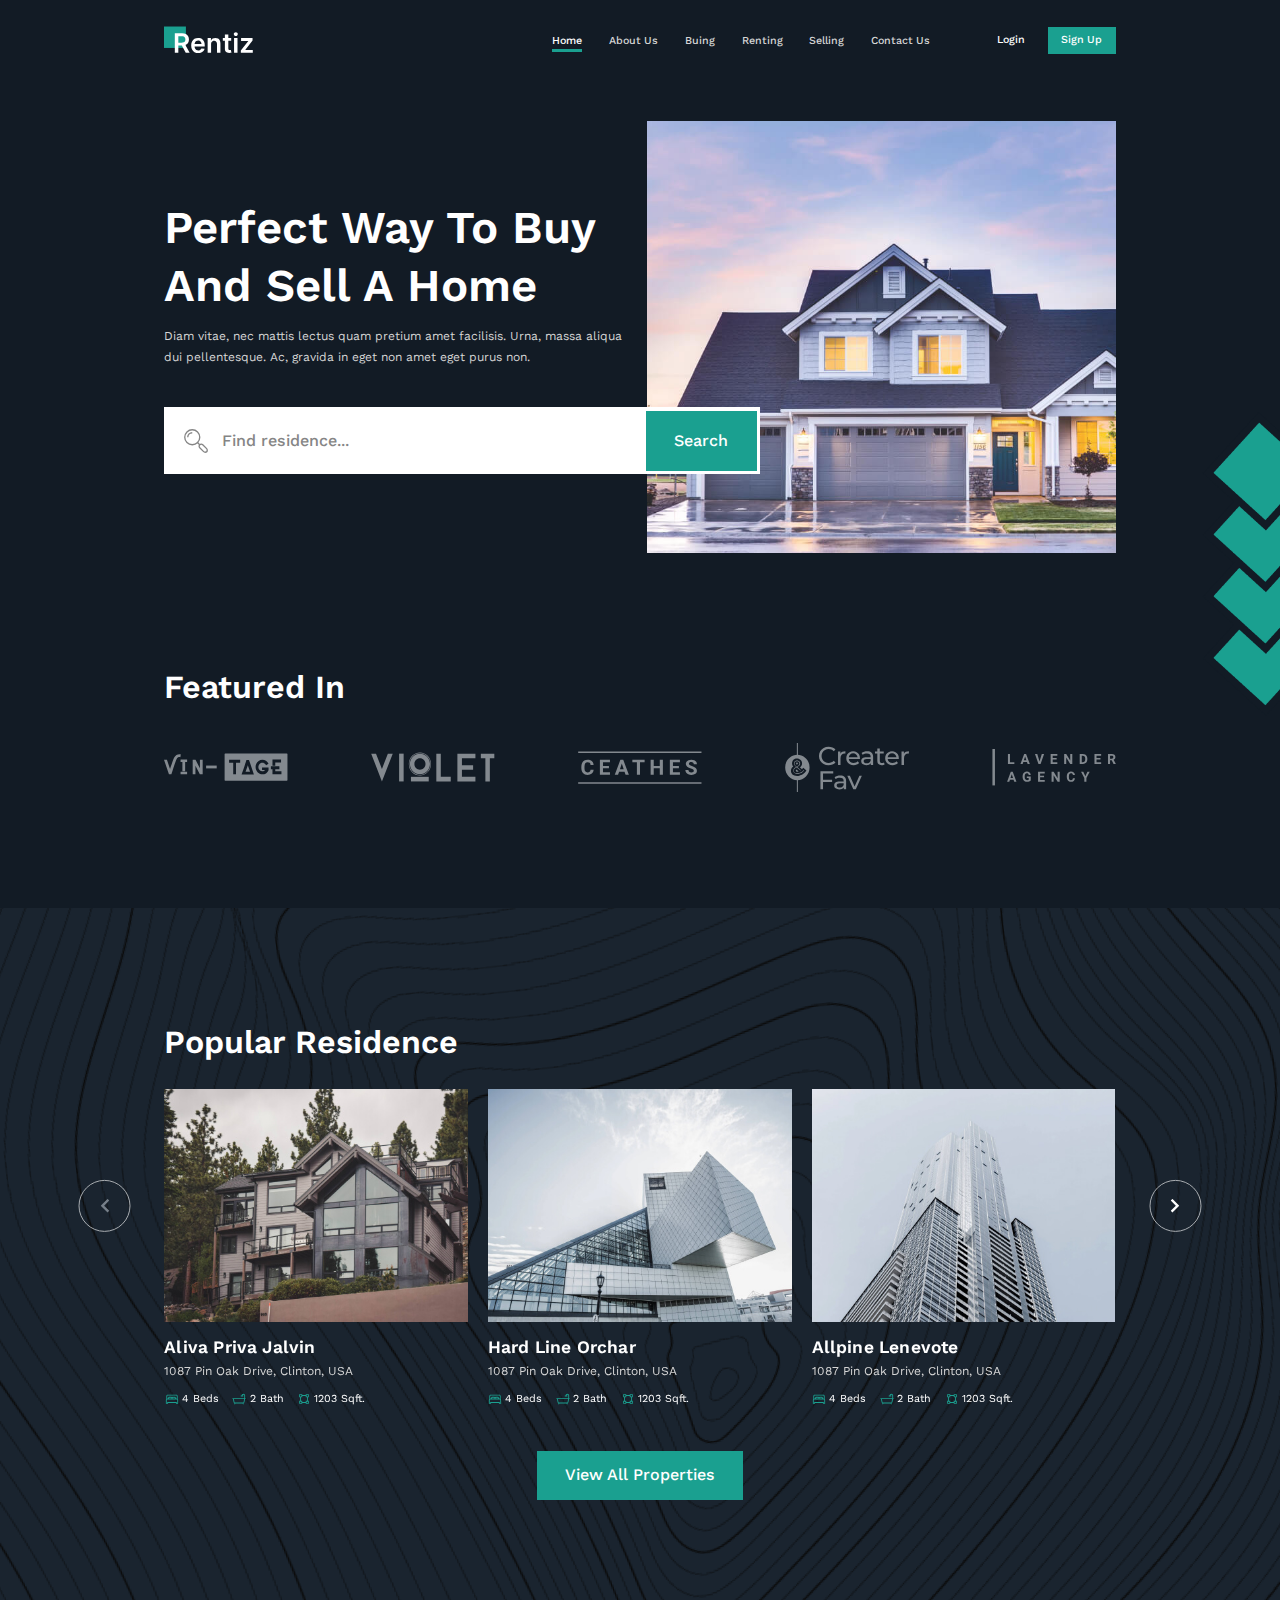
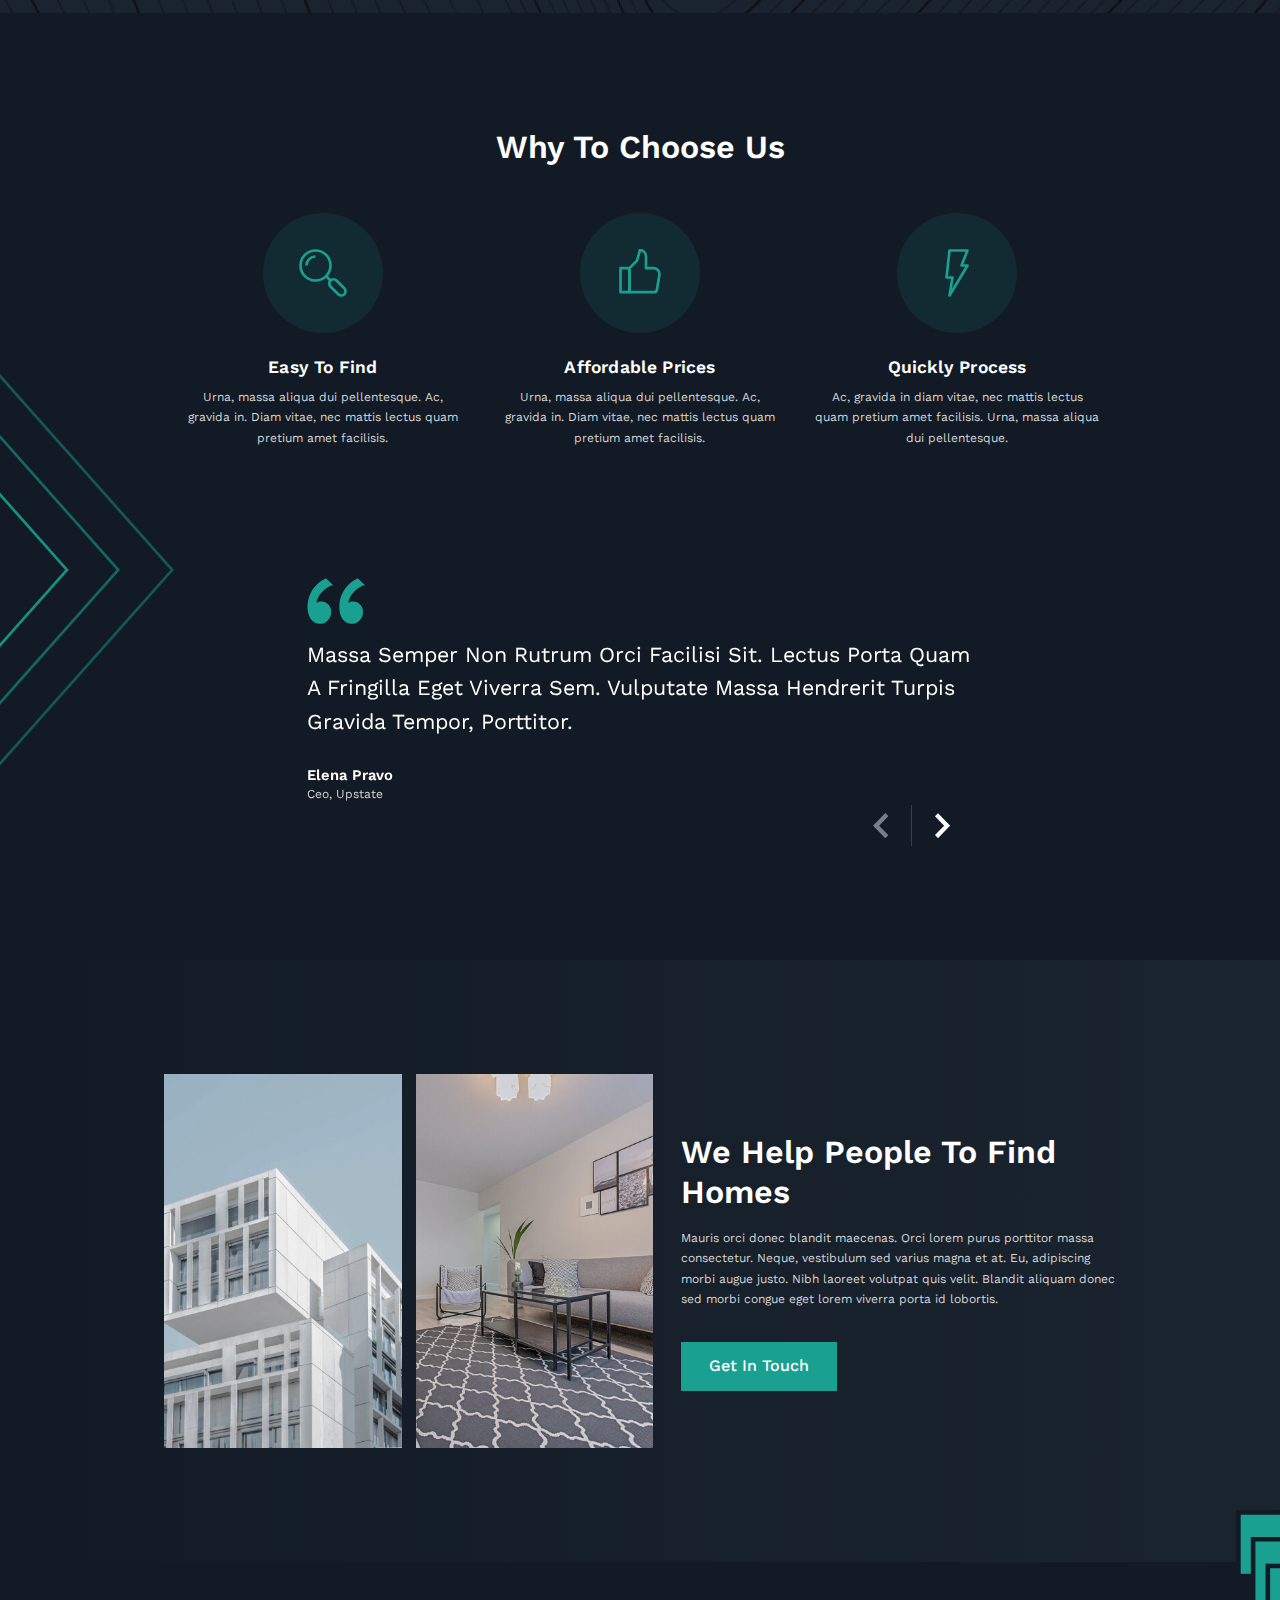
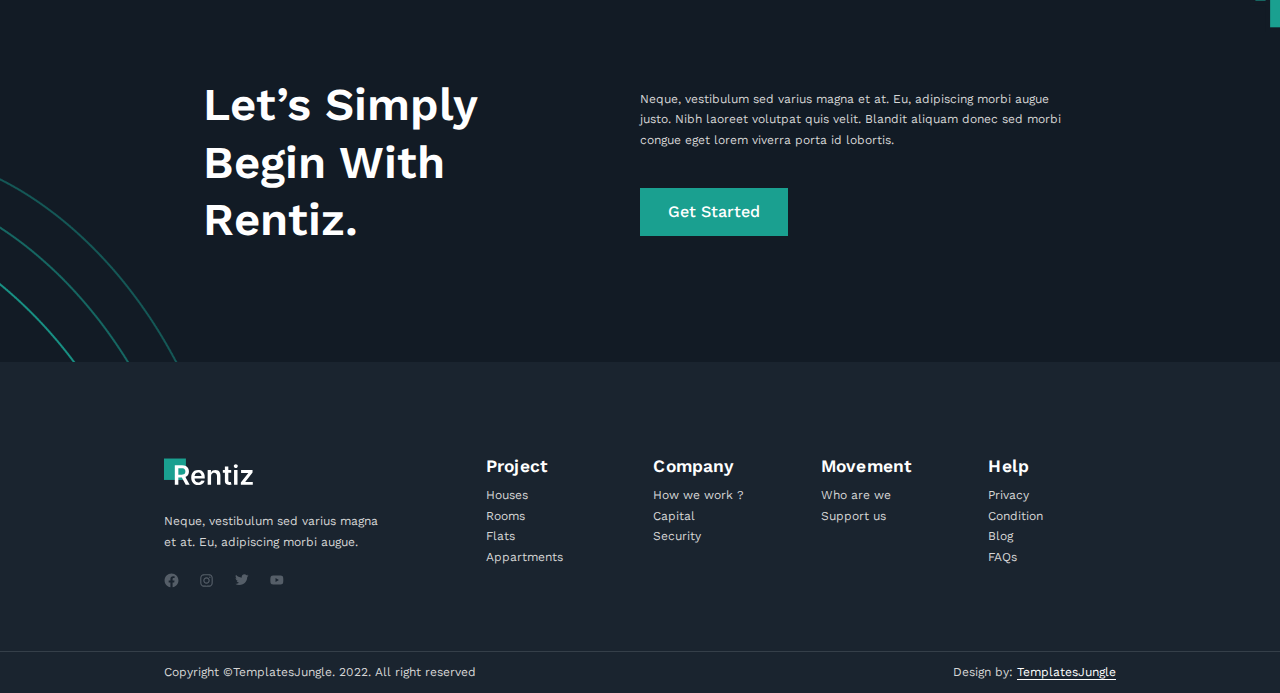
==== index.html @ c4ecdb56 "Добавляет файлы проекта" ====
<!DOCTYPE html>
<html lang="en">
<head>
  <meta charset="UTF-8">
  <meta http-equiv="X-UA-Compatible" content="IE=edge">
  <meta name="viewport" content="width=device-width, initial-scale=1.0">
  <title>Rentiz</title>

  <link rel="preconnect" href="https://fonts.googleapis.com">
  <link rel="preconnect" href="https://fonts.gstatic.com" crossorigin>
  <link href="https://fonts.googleapis.com/css2?family=Work+Sans:ital,wght@0,100;0,200;0,300;0,400;0,500;0,600;0,700;0,800;0,900;1,100;1,200;1,300;1,400;1,500;1,600;1,700;1,800;1,900&display=swap" rel="stylesheet">
  <link
  rel="stylesheet"
  href="https://cdn.jsdelivr.net/npm/swiper@9/swiper-bundle.min.css"
  />
  <link rel="stylesheet" href="./css/style.css">
  


</head>
<body>
  <div class="page">
    <header class="page__header header">
      <nav class="header__wrapper container">
        <img class="header__logo logo" src="./img/logo_vector.svg" alt="Logo">

        <ul class="header__menu site-menu">
          <li class="site-menu__item">
            <a class="site-menu__link site-menu__link--active" href="#">Home</a>
          </li>
          <li class="site-menu__item">
            <a class="site-menu__link" href="#">About Us</a>
          </li>
          <li class="site-menu__item">
            <a class="site-menu__link" href="#">Buing</a>
          </li>
          <li class="site-menu__item">
            <a class="site-menu__link" href="#">Renting</a> 
          </li>
          <li class="site-menu__item">
            <a class="site-menu__link" href="#">Selling</a>
          </li>
          <li class="site-menu__item">
            <a class="site-menu__link" href="#">Contact Us</a>
          </li>
        </ul>

        <ul class="header__user-menu user-menu">
          <li>
            <button class="button button--ghost button--small">login</button>
          </li>
          <li>
            <button class="button button--small">Sign Up</button>
          </li>
        </ul>
        <button type="button" class="burger">
          <span></span>
          <span></span>
          <span></span>
          menu
        </button>
      </nav>
    </header>

    <main class="page__content">
      <section class="section section-promo">
        <div class="container">
          <div class="section-promo__wrapper">
            <div class="section-promo__content">
              <h1 class="section-promo__title title title--large">Perfect way to buy and sell a home</h1>
              <p class="section-promo__text text-base">Diam vitae, nec mattis lectus quam pretium amet facilisis. Urna, massa aliqua dui pellentesque. Ac, gravida in eget non amet eget purus non.</p>
              <form class="section-promo__form inline-form">
                <i class="inline-form__icon icon icon--medium icon--search"></i>
                <input class="inline-form__input" type="text" placeholder="Find residence...">
                <button class="section-prom__form-button inline-form__button button button--large" type="submit">Search</button>
              </form>
            </div>
            <div class="section-promo__picture">
              <img class="section-promo__picture-img" src="./img/photo_section_promo.jpg" alt="Home">
            </div>
          </div>
        </div>
      </section> <!--.section-promo-->

      <section class="section section-partners">
        <div class="container">
          <h2 class="section-partners__title title title--medium">Featured In</h2>
          <ul class="section-partners__list partner-logos">
            <li class="partners-logo__item">
              <img class="partners-logo__img" src="./img/partners_logo_vintage.svg" alt="Vin-tage">
            </li>
            <li class="partners-logo__item">
              <img class="partners-logo__img" src="./img/partners_logo_violet.svg" alt="Violet">
            </li>
            <li class="partners-logo__item">
              <img class="partners-logo__img" src="./img/partners_logo_ceathes.svg" alt="Ceathes">
            </li>
            <li class="partners-logo__item">
              <img class="partners-logo__img" src="./img/partners_logo_creater.svg" alt="Creater Fav">
            </li>
            <li class="partners-logo__item">
              <img class="partners-logo__img" src="./img/partners_logo_lavender.svg" alt="Lavender Agency">
            </li>
          </ul>
        </div>
      </section> <!--.section-partners-->

      <section class="section section-popular">
        <div class="container">
          <h2 class="section-popular__title title title--medium">Popular Residence</h2>

          <div class="section-popular-slider">
            <div class="swiper popular-slider">
              <div class="swiper-wrapper">
                <div class="swiper-slide popular-slider__slide">
                  <article class="residence-card">
                    <img 
                      class="residence-card__photo" 
                      src="./img/residence_1.jpg" 
                      srcset="./img/residence_1.jpg 1x, ./img/residence_1@2x.jpg 2x" 
                      alt="Photo of the house"
                    >
                    <p class="title title--small residence-card__title">Aliva Priva Jalvin</p>
                    <p class="text-base residence-card__address">1087 Pin Oak Drive, Clinton, USA</p>
                    <ul class="option-list residence-card__options">
                      <li class="option-list__item">
                        <div class="option">
                          <i class="icon icon--bed icon--accent option__icon"></i>
                          <span class="option__text">4 beds</span>
                        </div>
                      </li>
                      <li class="option-list__item">
                        <div class="option">
                          <i class="icon icon--bath icon--accent option__icon"></i>
                          <span class="option__text">2 bath</span>
                        </div>
                      </li>
                      <li class="option-list__item">
                        <div class="option">
                          <i class="icon icon--square icon--accent option__icon"></i>
                          <span class="option__text">1203 Sqft.</span>
                        </div>
                      </li>
                    </ul>
                  </article>
                </div>

                <div class="swiper-slide popular-slider__slide">
                  <article class="residence-card">
                    <img 
                      class="residence-card__photo" 
                      src="./img/residence_2.jpg" 
                      srcset="./img/residence_2.jpg 1x, ./img/residence_2@2x.jpg 2x" 
                      alt="Photo of the house"
                    >
                    <p class="title title--small residence-card__title">Hard line orchar</p>
                    <p class="text-base residence-card__address">1087 Pin Oak Drive, Clinton, USA</p>
                    <ul class="option-list residence-card__options">
                      <li class="option-list__item">
                        <div class="option">
                          <i class="icon icon--bed icon--accent option__icon"></i>
                          <span class="option__text">4 beds</span>
                        </div>
                      </li>
                      <li class="option-list__item">
                        <div class="option">
                          <i class="icon icon--bath icon--accent option__icon"></i>
                          <span class="option__text">2 bath</span>
                        </div>
                      </li>
                      <li class="option-list__item">
                        <div class="option">
                          <i class="icon icon--square icon--accent option__icon"></i>
                          <span class="option__text">1203 Sqft.</span>
                        </div>
                      </li>
                    </ul>
                  </article>
                </div>

                <div class="swiper-slide popular-slider__slide">
                  <article class="residence-card">
                    <img 
                      class="residence-card__photo" 
                      src="./img/residence_3.jpg" 
                      srcset="./img/residence_3.jpg 1x, ./img/residence_3@2x.jpg 2x" 
                      alt="Photo of the house"
                    >
                    <p class="title title--small residence-card__title">Allpine lenevote</p>
                    <p class="text-base residence-card__address">1087 Pin Oak Drive, Clinton, USA</p>
                    <ul class="option-list residence-card__options">
                      <li class="option-list__item">
                        <div class="option">
                          <i class="icon icon--bed icon--accent option__icon"></i>
                          <span class="option__text">4 beds</span>
                        </div>
                      </li>
                      <li class="option-list__item">
                        <div class="option">
                          <i class="icon icon--bath icon--accent option__icon"></i>
                          <span class="option__text">2 bath</span>
                        </div>
                      </li>
                      <li class="option-list__item">
                        <div class="option">
                          <i class="icon icon--square icon--accent option__icon"></i>
                          <span class="option__text">1203 Sqft.</span>
                        </div>
                      </li>
                    </ul>
                  </article>
                </div>

                <div class="swiper-slide section-slider__slide">
                  <article class="residence-card">
                    <img 
                      class="residence-card__photo" 
                      src="./img/residence_1.jpg" 
                      srcset="./img/residence_1.jpg 1x, ./img/residence_1@2x.jpg 2x" 
                      alt="Photo of the house"
                    >
                    <p class="title title--small residence-card__title">Aliva Priva Jalvin</p>
                    <p class="text-base residence-card__address">1087 Pin Oak Drive, Clinton, USA</p>
                    <ul class="option-list residence-card__options">
                      <li class="option-list__item">
                        <div class="option">
                          <i class="icon icon--bed icon--accent option__icon"></i>
                          <span class="option__text">4 beds</span>
                        </div>
                      </li>
                      <li class="option-list__item">
                        <div class="option">
                          <i class="icon icon--bath icon--accent option__icon"></i>
                          <span class="option__text">2 bath</span>
                        </div>
                      </li>
                      <li class="option-list__item">
                        <div class="option">
                          <i class="icon icon--square icon--accent option__icon"></i>
                          <span class="option__text">1203 Sqft.</span>
                        </div>
                      </li>
                    </ul>
                  </article>
                </div>
              </div>
            </div>
            <button type="button" class="carousel-button section-popular-slider__prev">
              <svg class="carousel-button__icon" viewBox="0 0 14 23">
                <path d="M11.1399 0L0 11.1399L11.1399 22.2798L13.9 19.5197L5.52018 11.1399L13.9 2.76009L11.1399 0Z"/>
              </svg>
            </button>
            <button type="button" class="carousel-button section-popular-slider__next">
              <svg class="carousel-button__icon" viewBox="0 0 14 23">
                <path d="M2.76009 22.2798L13.9 11.1399L2.76009 0L0 2.76009L8.37982 11.1399L0 19.5197L2.76009 22.2798Z"/>
              </svg>        
            </button>
          </div>
          <div class="section-popular__button">
            <a href="#" class="button">View all properties</a>
          </div>
        </div>
      </section> <!--section-popular-->

      <section class="section section-benefits">
        <div class="container">
          <h2 class="section-benefits__title title title--medium">Why to choose us</h2>
          <ul class=" section-benefits__list benefit-card-group">
            <li class="benefit-card-group__item">
            <article class="benefit-card">
              <div class="benefit-card__picture">
                <i class="icon icon--large icon--search icon--accent benefit-card__icon"></i>
              </div>
              <p class="title title--small benefit-card__title">Easy to find</p>
              <p class="text-base benefit-card__text">Urna, massa aliqua dui pellentesque. Ac, gravida in. Diam vitae, nec mattis lectus quam pretium amet facilisis.</p>
            </article>
            </li>
            <li class="benefit-card-group__item">
            <article class="benefit-card">
              <div class="benefit-card__picture">
                <i class="icon icon--large icon--like icon--accent benefit-card__icon"></i>
              </div>
              <p class="title title--small benefit-card__title">Affordable Prices</p>
              <p class="text-base benefit-card__text">Urna, massa aliqua dui pellentesque. Ac, gravida in. Diam vitae, nec mattis lectus quam pretium amet facilisis.</p>
            </article>
            </li>
            <li class="benefit-card-group__item">
            <article class="benefit-card">
              <div class="benefit-card__picture">
                <i class="icon icon--large icon--bolt icon--accent benefit-card__icon"></i>
              </div>
              <p class="title title--small benefit-card__title">Quickly Process</p>
              <p class="text-base benefit-card__text">Ac, gravida in diam vitae, nec mattis lectus quam pretium amet facilisis. Urna, massa aliqua dui pellentesque.</p>
            </article>
            </li>
          </ul>
          <div class="section-benefits__feedback">
            <div class="swiper review-slider">
              <div class="swiper-wrapper">
                <div class="swiper-slide review-slider__slide">
                  <blockquote class="review">
                    <p class="text-loud review__text">Massa semper non rutrum orci facilisi sit. Lectus porta quam a fringilla eget viverra sem. Vulputate massa hendrerit turpis gravida tempor, porttitor.</p>
                    <cite class="review__name">Elena Pravo</cite>
                    <p class="text-base review__status">Ceo, Upstate</p>
                  </blockquote>
                </div>
                <div class="swiper-slide review-slider__slide">
                  <blockquote class="review">
                    <p class="text-loud review__text">Massa semper non rutrum orci facilisi sit. Lectus porta quam a fringilla eget viverra sem.</p>
                    <cite class="review__name">Elena Pravo</cite>
                    <p class="text-base review__status">Ceo, Upstate</p>
                  </blockquote>
                </div>
                <div class="swiper-slide review-slider__slide">
                  <blockquote class="review">
                    <p class="text-loud review__text">Massa semper non rutrum orci facilisi sit. Lectus porta quam a fringilla eget viverra sem. Vulputate massa hendrerit turpis gravida tempor, porttitor.</p>
                    <cite class="review__name">Elena Pravo</cite>
                    <p class="text-base review__status">Ceo, Upstate</p>
                  </blockquote>
                </div>
              </div>
              <div class="slider-button-group review-slider__buttons">
                <button type="button" class="slider-button slider-button-group__item review-slider__prev">
                  <svg class="slider-button__icon" viewBox="0 0 23 38">
                    <path d="M18.4329 0L0 19L18.4329 38L23 33.2924L9.13411 19L23 4.70755L18.4329 0Z"/>
                  </svg>        
                </button>
                <button type="button" class="slider-button slider-button-group__item review-slider__next">
                  <svg class="slider-button__icon" viewBox="0 0 23 38">
                    <path d="M4.56705 38L23 19L4.56705 0L0 4.70755L13.8659 19L0 33.2924L4.56705 38Z"/>
                  </svg>            
                </button>
              </div>
            </div>
          </div>
        </div>
      </section> <!--.section-benefits-->

      <section class="section section-mission">
        <div class="container">
          <div class="section-mission__wrapper">
            <div class="section-mission__picture">
              <img class="section-mission__picture-img" src="./img/mission_exterior.jpg" alt="Exterior of the house">
              <img class="section-mission__picture-img" src="./img/mission_interior.jpg" alt="Interior of the house">
            </div>
            <div class="section-mission__content">
              <h2 class="section-mission__title title title--medium">We help people to find homes</h2>
              <p class="section-mission__text text-base">Mauris orci donec blandit maecenas. Orci lorem purus porttitor massa consectetur. Neque, vestibulum sed varius magna et at. Eu, adipiscing morbi augue justo. Nibh laoreet volutpat quis velit. Blandit aliquam donec sed morbi congue eget lorem viverra porta id lobortis.</p>
              <button class="section-mission__button button">Get in touch</button>
            </div>
          </div>
        </div>
      </section> <!--.section-mission-->

      <section class="section section-cta">
        <div class="container">
          <div class="section-cta__wrapper">
            <div class="section-cta__header">
              <h2 class="section-cta__title title title--large">Let’s simply begin with rentiz.</h2>
            </div>
            <div class="section-cta__content">
              <p class="section-cta__text text-base">Neque, vestibulum sed varius magna et at. Eu, adipiscing morbi augue justo. Nibh laoreet volutpat quis velit. Blandit aliquam donec sed morbi congue eget lorem viverra porta id lobortis.</p>
              <button class="section-cta__button button">Get started</button>
            </div>
          </div>
        </div>
      </section> <!--.section-cta-->
    </main>

    <footer class="page__footer footer">
      <div class=" container">
        <div class="footer__wrapper">
          <section class="about">
            <img class="logo" src="./img/logo_vector.svg" alt="Logo">
            <span class="about__text text-base">Neque, vestibulum sed varius magna et at. Eu, adipiscing morbi augue.
            </span>
            <ul class="social">
              <li class="social__item">
                <a class="icon icon--fb social-link" href="#">Facebook</a>
              </li>
              <li class="social__item">
                <a class="icon icon--inst social-link" href="#">Instagram</a>
              </li>
              <li class="social__item">
                <a class="icon icon--tw social-link" href="#">Twitter</a>
              </li>
              <li class="social__item">
                <a class="icon icon--yt social-link" href="#">Youtube</a>
              </li>
            </ul>
          </section> <!--.about-->

          <section class="footer-menu">
            <h3 class="footer-menu__title title title--small">Project</h3>
            <ul class="footer-menu__list">
              <li class="footer-menu__item">
                  <a class="footer-menu__link text-base" href="#">Houses</a>
              </li>
              <li class="footer-menu__item">
                <a class="footer-menu__link text-base" href="#">Rooms</a>
              </li>
              <li class="footer-menu__item">
                <a class="footer-menu__link text-base" href="#">Flats</a>
              </li>
              <li class="footer-menu__item">
                <a class="footer-menu__link text-base" href="#">Appartments</a>
              </li>
            </ul>
          </section> <!--.footer-menu-->

          <section class="footer-menu">
            <h3 class="footer-menu__title title title--small">Company</h3>
            <ul class="footer-menu__list">
              <li class="footer-menu__item">
                  <a class="footer-menu__link text-base" href="#">How we work ?</a>
              </li>
              <li class="footer-menu__item">
                <a class="footer-menu__link text-base" href="#">Capital</a>
              </li>
              <li class="footer-menu__item">
                <a class="footer-menu__link text-base" href="#">Security</a>
              </li>
            </ul>
          </section> <!--.footer-menu-->

          <section class="footer-menu">
            <h3 class="footer-menu__title title title--small">Movement</h3>
            <ul class="footer-menu__list">
              <li class="footer-menu__item">
                  <a class="footer-menu__link text-base" href="#">Who are we</a>
              </li>
              <li class="footer-menu__item">
                <a class="footer-menu__link text-base" href="#">Support us</a>
              </li>
            </ul>
          </section> <!--.footer-menu-->

          <section class="footer-menu">
            <h3 class="footer-menu__title title title--small">Help</h3>
            <ul class="footer-menu__list">
              <li class="footer-menu__item">
                  <a class="footer-menu__link text-base" href="#">Privacy</a>
              </li>
              <li class="footer-menu__item">
                <a class="footer-menu__link text-base" href="#">Condition</a>
              </li>
              <li class="footer-menu__item">
                <a class="footer-menu__link text-base" href="#">Blog</a>
              </li>
              <li class="footer-menu__item">
                <a class="footer-menu__link text-base" href="#">FAQs</a>
              </li>
            </ul>
          </section> <!--footer-menu-->
        </div>
      </div> <!--.footer-wrapper-->

      <div class="footer__copyright copyright">
        <div class="container">
          <div class="copyright__wrapper">
            <p class="text-base">Copyright ©TemplatesJungle. 2022. All right reserved</p>
            <p class="text-base">Design by: <a class="link" href="#">TemplatesJungle</a></p>
          </div>
        </div>
      </div> <!--footer__copyright-->
    </footer> <!--page__footer-->

  </div><!--.page-->
  
  <script src="https://cdn.jsdelivr.net/npm/swiper@9/swiper-bundle.min.js"></script>
  <script src="./js/main.js"></script>
</body>
</html>
---- css/style.css ----
@import url('./_reset.css');
@import url('./_variables.css');
@import url('./_common.css');

@import url('./components/_link.css');
@import url('./components/_title.css');
@import url('./components/_text.css');
@import url('./components/_button.css');
@import url('./components/_icon.css');
@import url('./components/_logo.css');
@import url('./components/_social.css');
@import url('./components/_partner-logos.css');
@import url('./components/_inline-form.css');
@import url('./components/_site-menu.css');
@import url('./components/_slider-button.css');
@import url('./components/_carousel-button.css');
@import url('./components/_review.css');
@import url('./components/_residence-card.css');
@import url('./components/_benefit-card.css');
@import url('./layout/_header.css');
@import url('./layout/_footer.css');
@import url('./layout/_page.css');
@import url('./sections/_section.css');
@import url('./sections/_promo.css');
@import url('./sections/_partners.css');
@import url('./sections/_popular.css');
@import url('./sections/_benefits.css');
@import url('./sections/_mission.css');
@import url('./sections/_cta.css');
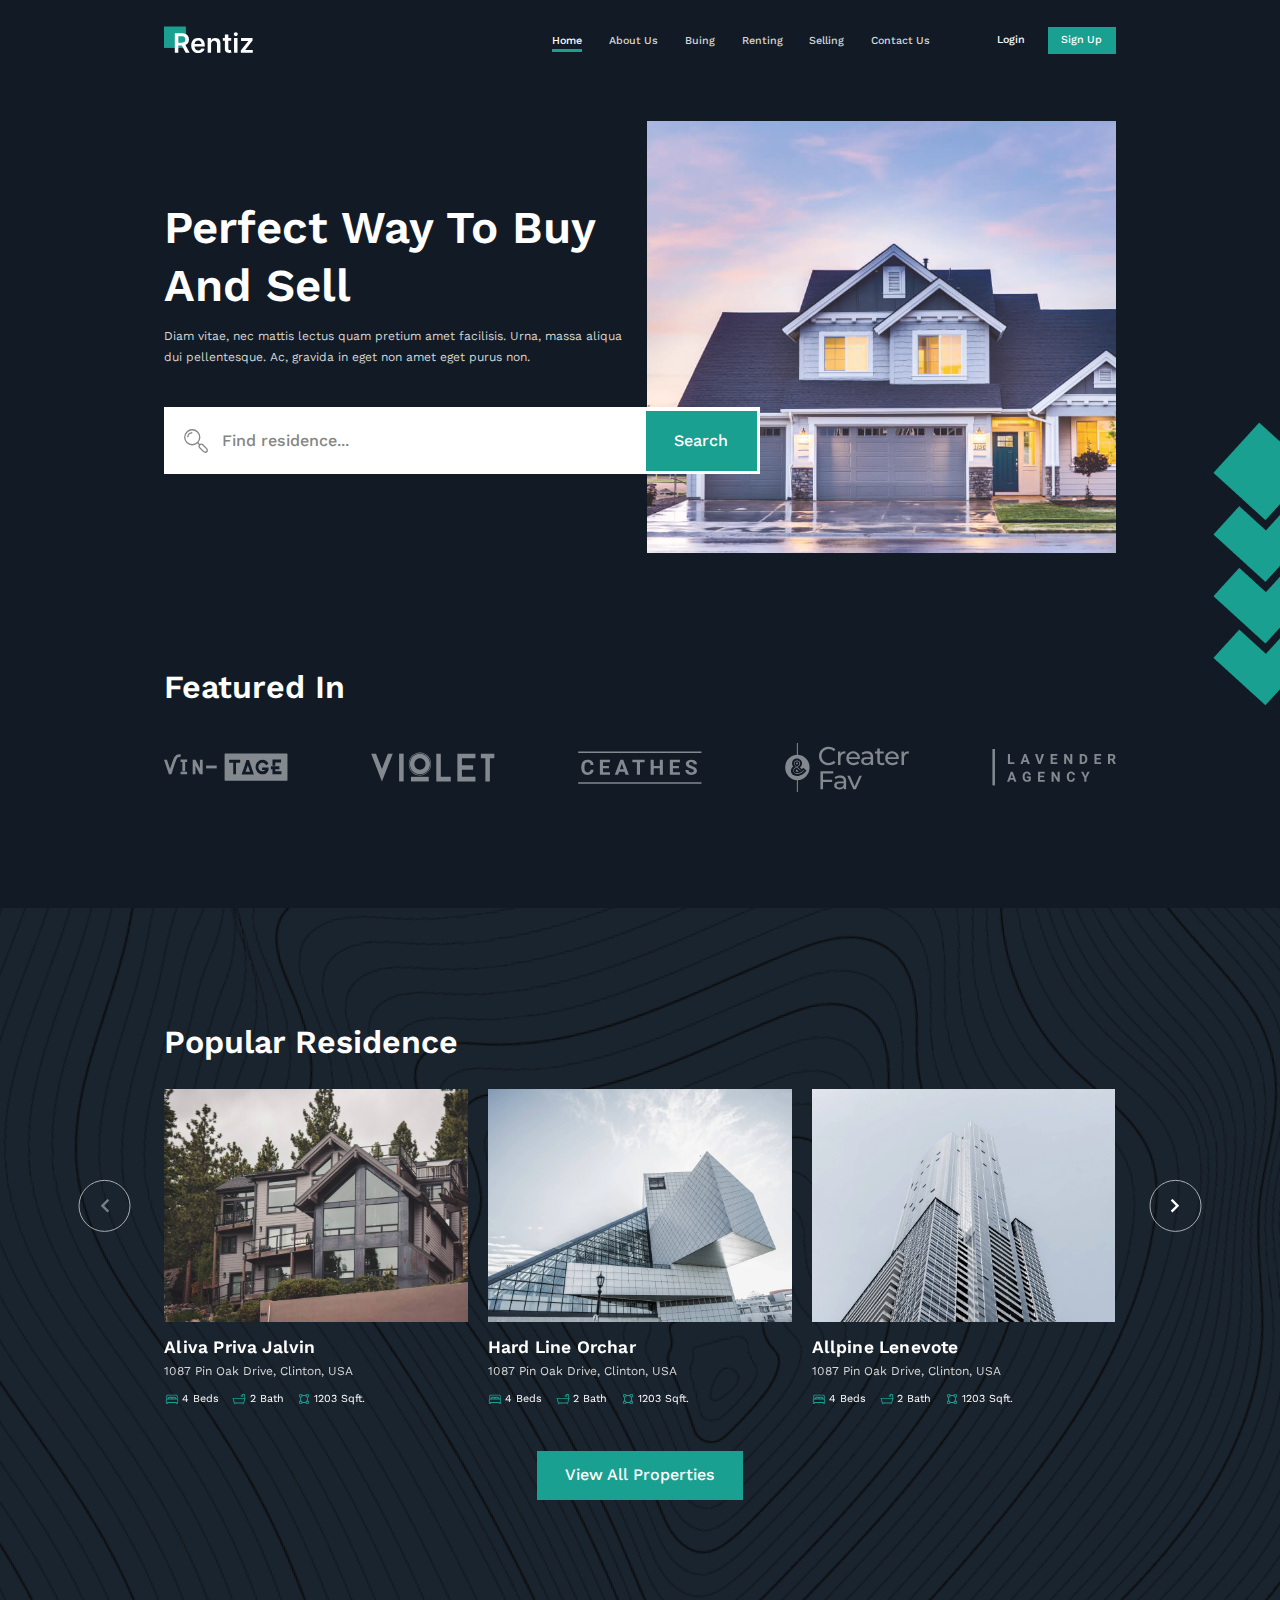
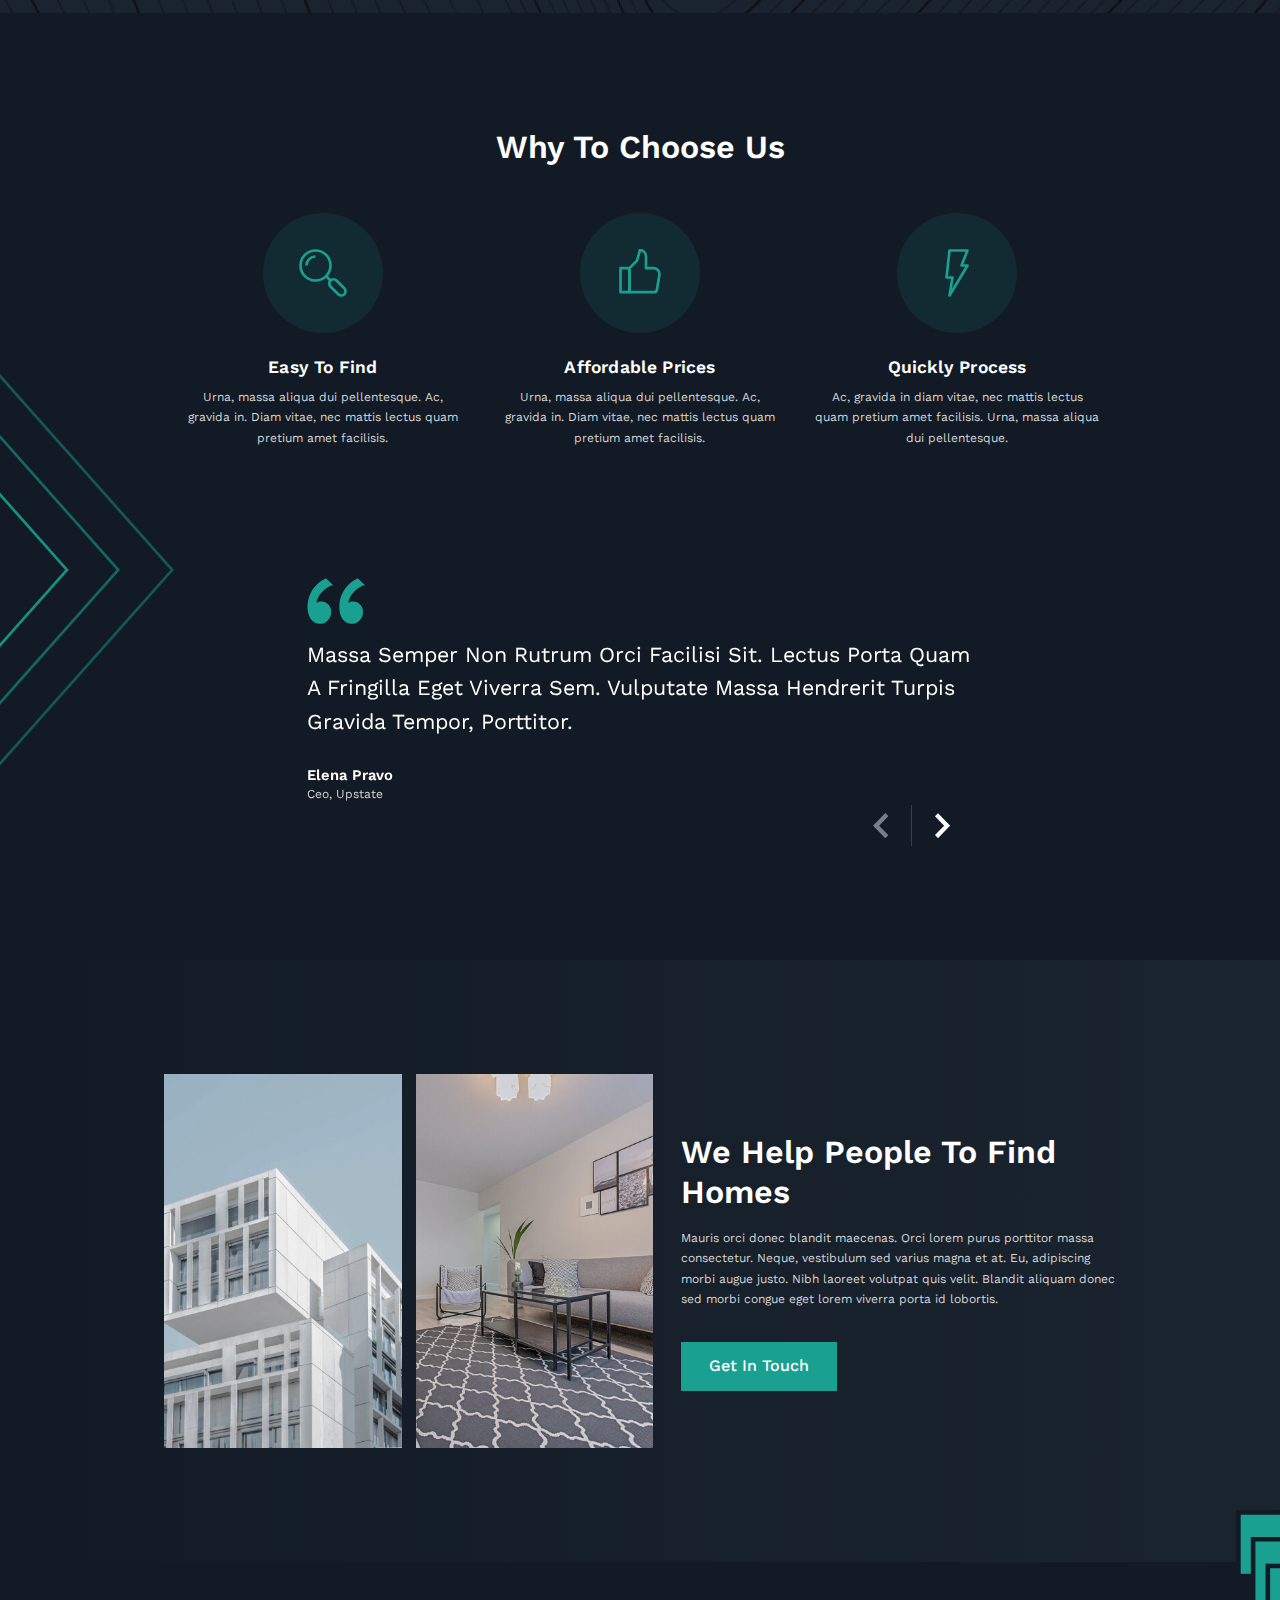
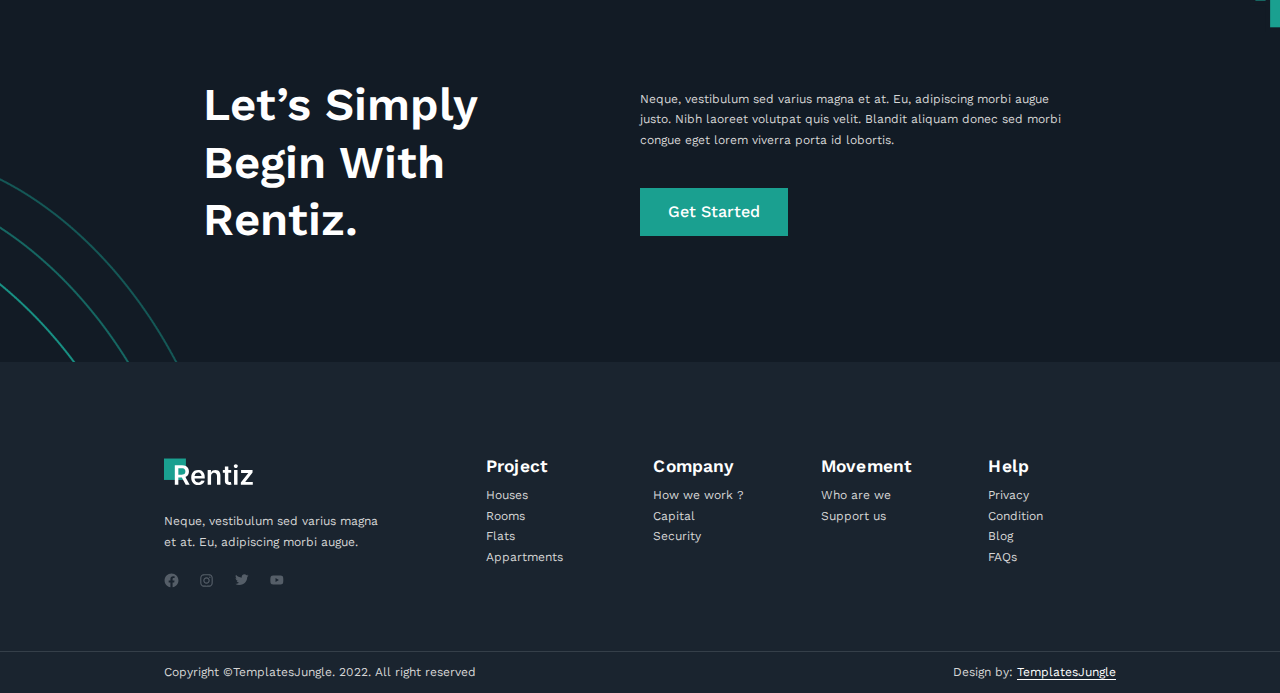
==== commit 7886a7ec: "Обновляет заголовок" ====
--- a/index.html
+++ b/index.html
@@ -67,7 +67,7 @@
         <div class="container">
           <div class="section-promo__wrapper">
             <div class="section-promo__content">
-              <h1 class="section-promo__title title title--large">Perfect way to buy and sell a home</h1>
+              <h1 class="section-promo__title title title--large">Perfect way to buy and sell</h1>
               <p class="section-promo__text text-base">Diam vitae, nec mattis lectus quam pretium amet facilisis. Urna, massa aliqua dui pellentesque. Ac, gravida in eget non amet eget purus non.</p>
               <form class="section-promo__form inline-form">
                 <i class="inline-form__icon icon icon--medium icon--search"></i>
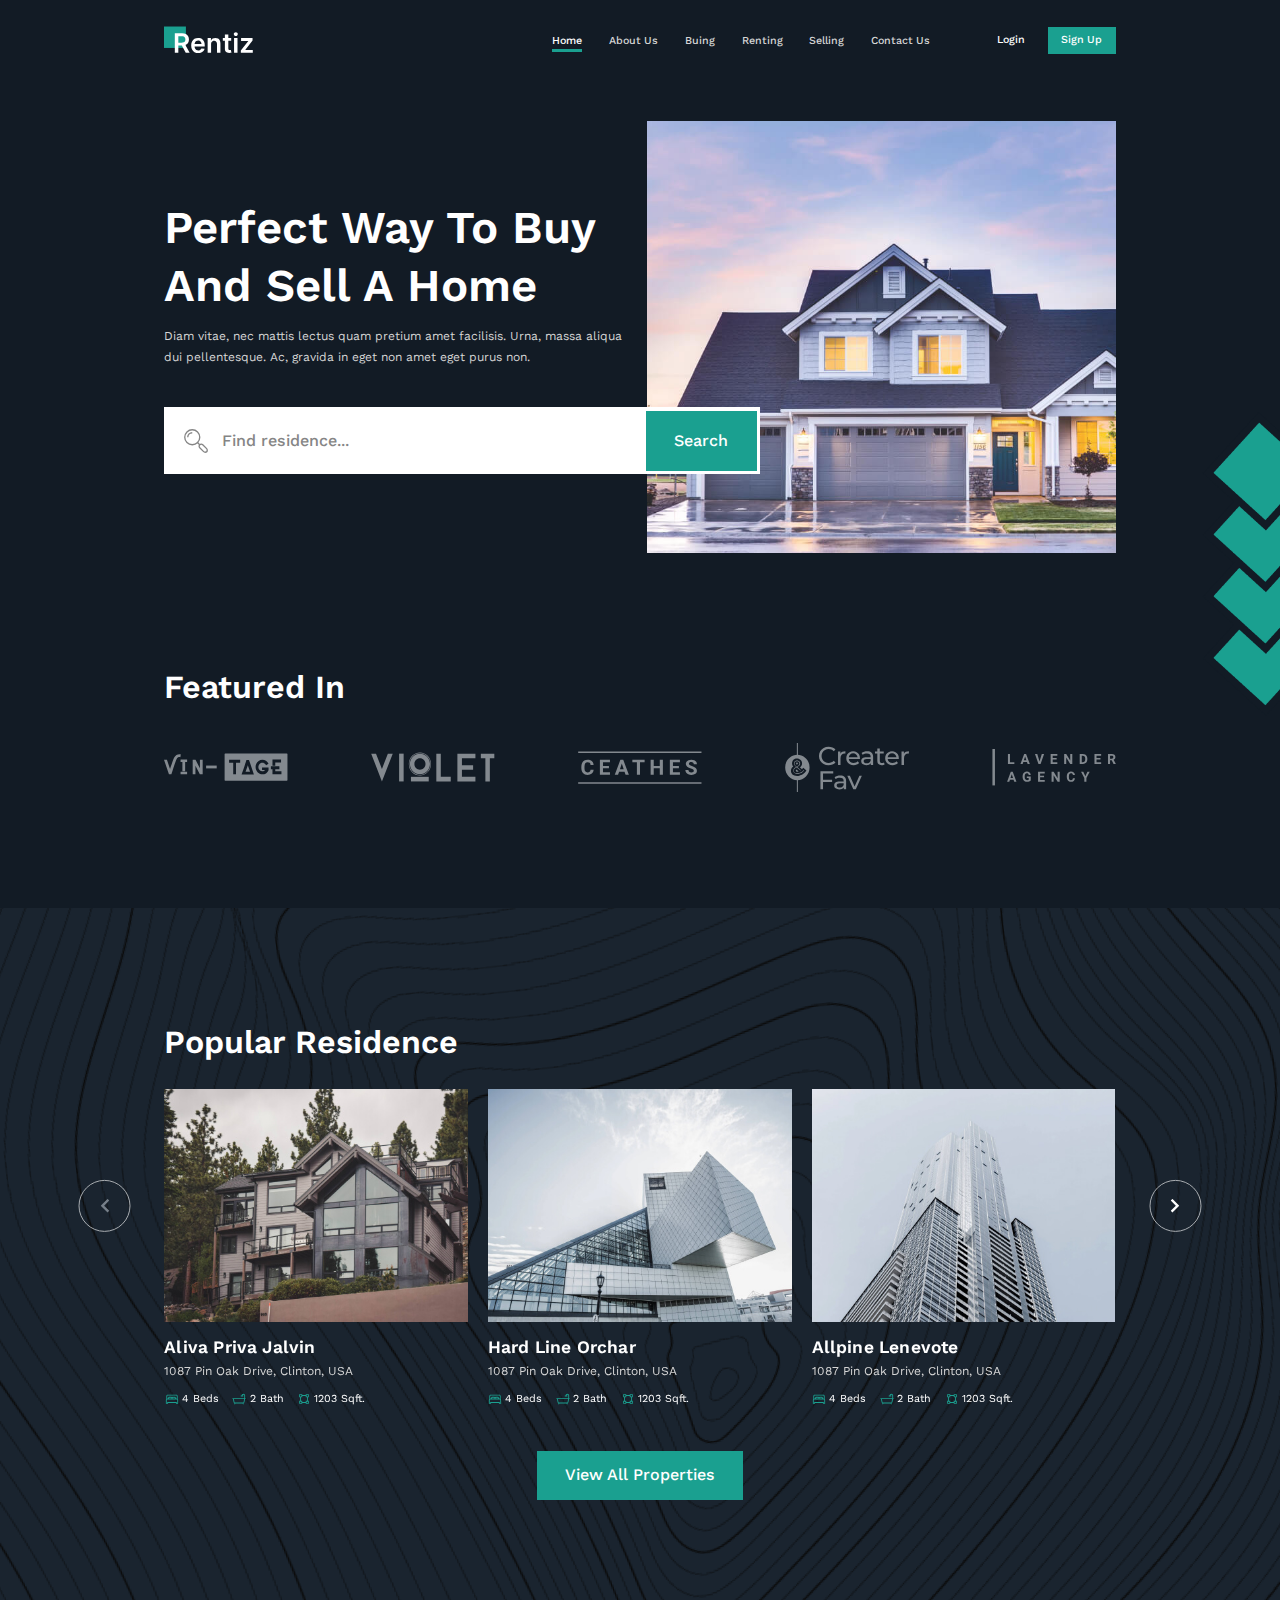
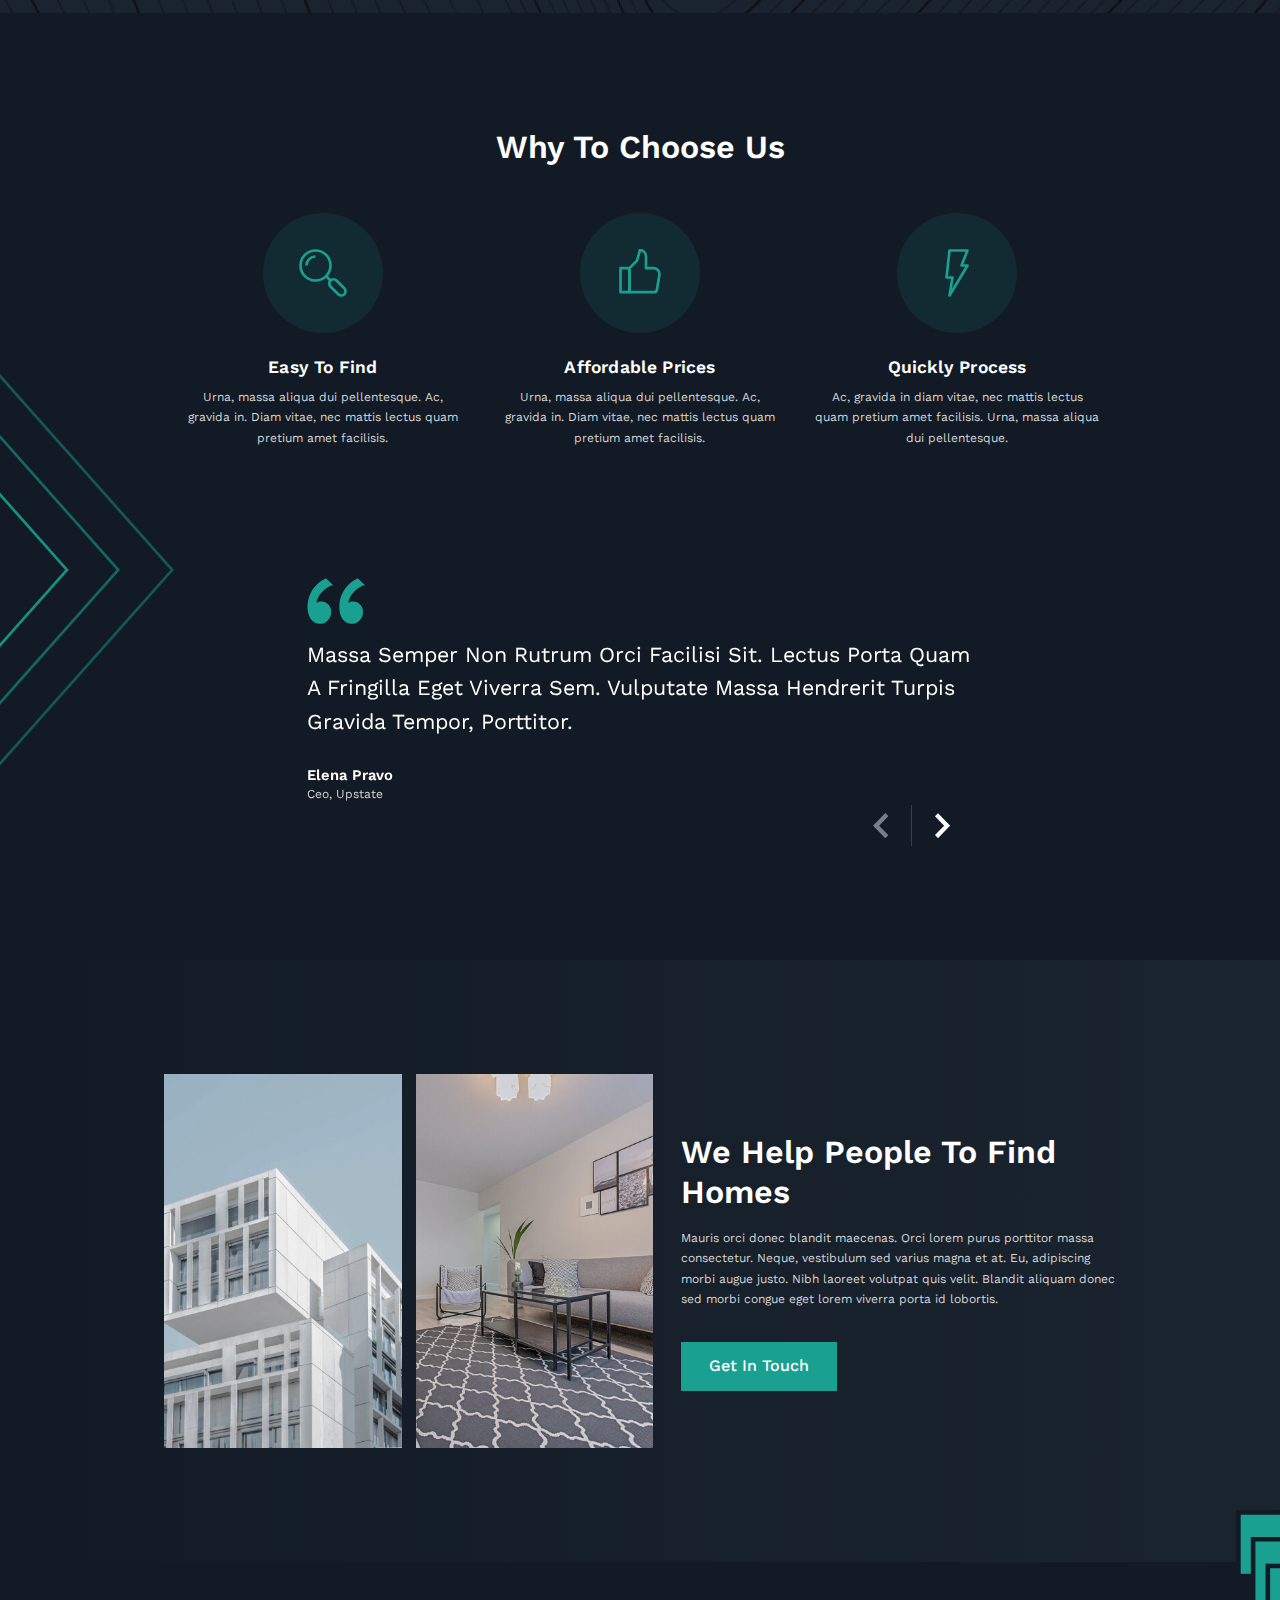
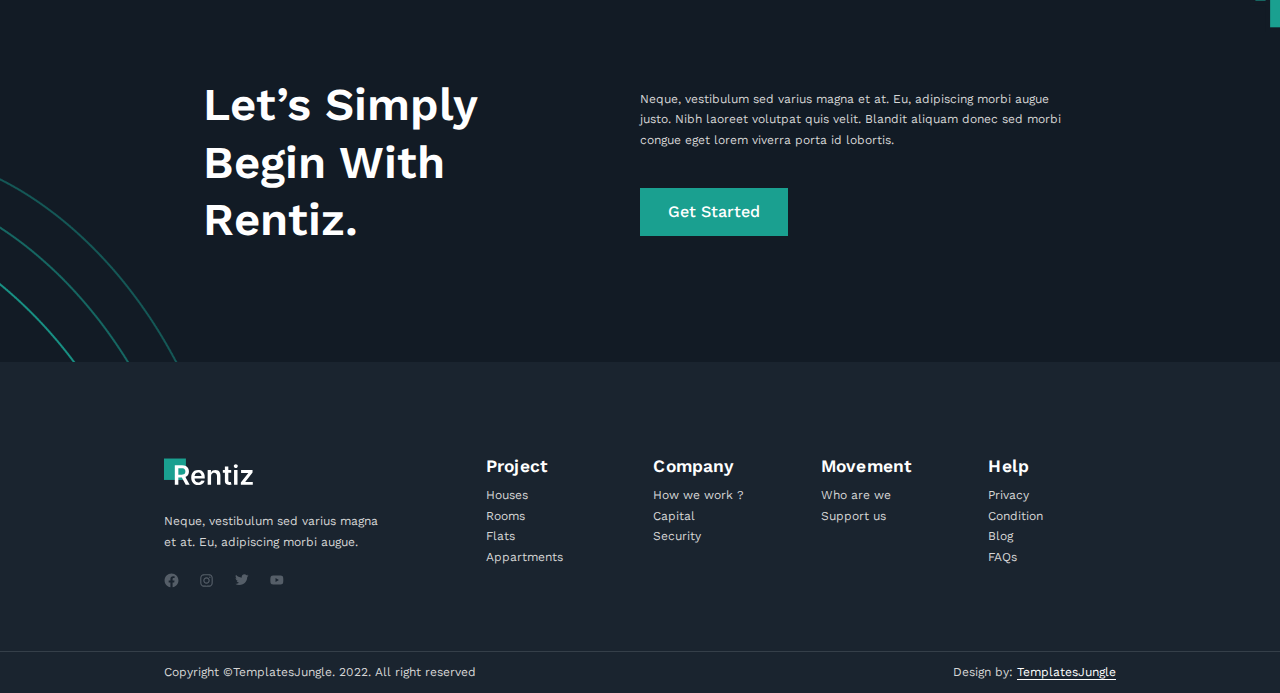
==== commit 37eeb569: "Форматирует index.html" ====
--- a/index.html
+++ b/index.html
@@ -14,9 +14,6 @@
   href="https://cdn.jsdelivr.net/npm/swiper@9/swiper-bundle.min.css"
   />
   <link rel="stylesheet" href="./css/style.css">
-  
-
-
 </head>
 <body>
   <div class="page">
@@ -35,7 +32,7 @@
             <a class="site-menu__link" href="#">Buing</a>
           </li>
           <li class="site-menu__item">
-            <a class="site-menu__link" href="#">Renting</a> 
+            <a class="site-menu__link" href="#">Renting</a>
           </li>
           <li class="site-menu__item">
             <a class="site-menu__link" href="#">Selling</a>
@@ -67,7 +64,7 @@
         <div class="container">
           <div class="section-promo__wrapper">
             <div class="section-promo__content">
-              <h1 class="section-promo__title title title--large">Perfect way to buy and sell</h1>
+              <h1 class="section-promo__title title title--large">Perfect way to buy and sell a home</h1>
               <p class="section-promo__text text-base">Diam vitae, nec mattis lectus quam pretium amet facilisis. Urna, massa aliqua dui pellentesque. Ac, gravida in eget non amet eget purus non.</p>
               <form class="section-promo__form inline-form">
                 <i class="inline-form__icon icon icon--medium icon--search"></i>
@@ -114,10 +111,10 @@
               <div class="swiper-wrapper">
                 <div class="swiper-slide popular-slider__slide">
                   <article class="residence-card">
-                    <img 
-                      class="residence-card__photo" 
-                      src="./img/residence_1.jpg" 
-                      srcset="./img/residence_1.jpg 1x, ./img/residence_1@2x.jpg 2x" 
+                    <img
+                      class="residence-card__photo"
+                      src="./img/residence_1.jpg"
+                      srcset="./img/residence_1.jpg 1x, ./img/residence_1@2x.jpg 2x"
                       alt="Photo of the house"
                     >
                     <p class="title title--small residence-card__title">Aliva Priva Jalvin</p>
@@ -147,10 +144,10 @@
 
                 <div class="swiper-slide popular-slider__slide">
                   <article class="residence-card">
-                    <img 
-                      class="residence-card__photo" 
-                      src="./img/residence_2.jpg" 
-                      srcset="./img/residence_2.jpg 1x, ./img/residence_2@2x.jpg 2x" 
+                    <img
+                      class="residence-card__photo"
+                      src="./img/residence_2.jpg"
+                      srcset="./img/residence_2.jpg 1x, ./img/residence_2@2x.jpg 2x"
                       alt="Photo of the house"
                     >
                     <p class="title title--small residence-card__title">Hard line orchar</p>
@@ -180,10 +177,10 @@
 
                 <div class="swiper-slide popular-slider__slide">
                   <article class="residence-card">
-                    <img 
-                      class="residence-card__photo" 
-                      src="./img/residence_3.jpg" 
-                      srcset="./img/residence_3.jpg 1x, ./img/residence_3@2x.jpg 2x" 
+                    <img
+                      class="residence-card__photo"
+                      src="./img/residence_3.jpg"
+                      srcset="./img/residence_3.jpg 1x, ./img/residence_3@2x.jpg 2x"
                       alt="Photo of the house"
                     >
                     <p class="title title--small residence-card__title">Allpine lenevote</p>
@@ -213,10 +210,10 @@
 
                 <div class="swiper-slide section-slider__slide">
                   <article class="residence-card">
-                    <img 
-                      class="residence-card__photo" 
-                      src="./img/residence_1.jpg" 
-                      srcset="./img/residence_1.jpg 1x, ./img/residence_1@2x.jpg 2x" 
+                    <img
+                      class="residence-card__photo"
+                      src="./img/residence_1.jpg"
+                      srcset="./img/residence_1.jpg 1x, ./img/residence_1@2x.jpg 2x"
                       alt="Photo of the house"
                     >
                     <p class="title title--small residence-card__title">Aliva Priva Jalvin</p>
@@ -253,7 +250,7 @@
             <button type="button" class="carousel-button section-popular-slider__next">
               <svg class="carousel-button__icon" viewBox="0 0 14 23">
                 <path d="M2.76009 22.2798L13.9 11.1399L2.76009 0L0 2.76009L8.37982 11.1399L0 19.5197L2.76009 22.2798Z"/>
-              </svg>        
+              </svg>
             </button>
           </div>
           <div class="section-popular__button">
@@ -323,12 +320,12 @@
                 <button type="button" class="slider-button slider-button-group__item review-slider__prev">
                   <svg class="slider-button__icon" viewBox="0 0 23 38">
                     <path d="M18.4329 0L0 19L18.4329 38L23 33.2924L9.13411 19L23 4.70755L18.4329 0Z"/>
-                  </svg>        
+                  </svg>
                 </button>
                 <button type="button" class="slider-button slider-button-group__item review-slider__next">
                   <svg class="slider-button__icon" viewBox="0 0 23 38">
                     <path d="M4.56705 38L23 19L4.56705 0L0 4.70755L13.8659 19L0 33.2924L4.56705 38Z"/>
-                  </svg>            
+                  </svg>
                 </button>
               </div>
             </div>
@@ -466,7 +463,7 @@
     </footer> <!--page__footer-->
 
   </div><!--.page-->
-  
+
   <script src="https://cdn.jsdelivr.net/npm/swiper@9/swiper-bundle.min.js"></script>
   <script src="./js/main.js"></script>
 </body>
